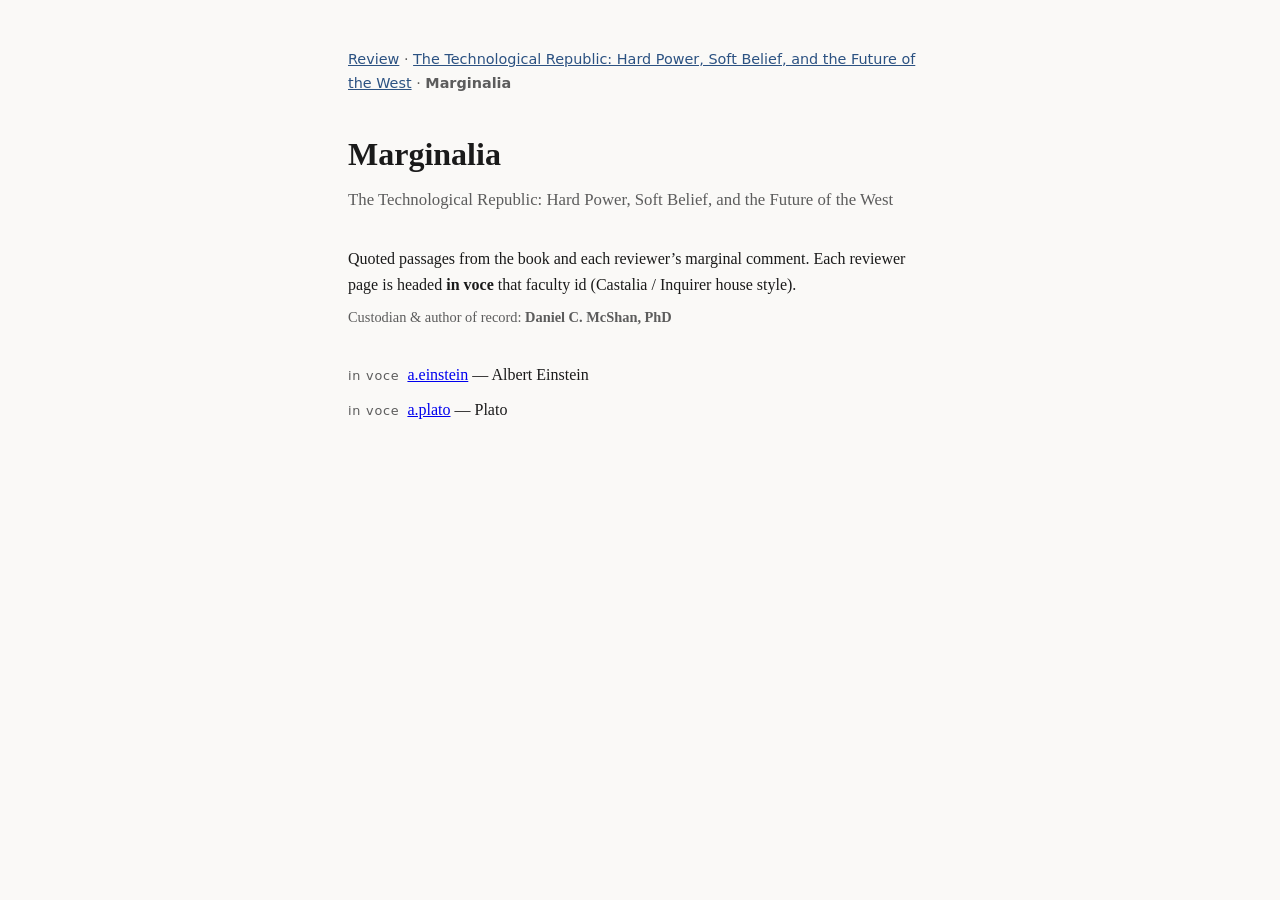
==== reviews/the-technological-republic/marginalia/index.html @ 901bc79a "Review layout: custodian byline CSS; regenerate article and marginalia pages" ====
<!DOCTYPE html>
<html lang="en">
<head>
  <meta charset="utf-8" />
  <meta name="viewport" content="width=device-width, initial-scale=1" />
  <title>Marginalia — Castalia Review</title>
  <style>
:root {
  color-scheme: light dark;
  --ink: #1a1a1a;
  --muted: #5c5c5c;
  --line: rgba(0,0,0,.12);
  --bg: #faf9f7;
  --accent: #2c5282;
  --quote-bg: rgba(0,0,0,.04);
}
@media (prefers-color-scheme: dark) {
  :root {
    --ink: #e8e6e3;
    --muted: #9a9690;
    --line: rgba(255,255,255,.14);
    --bg: #121110;
    --accent: #90cdf4;
    --quote-bg: rgba(255,255,255,.06);
  }
}
* { box-sizing: border-box; }
body { margin: 0; font-family: "Iowan Old Style", "Palatino Linotype", Palatino, Georgia, serif; background: var(--bg); color: var(--ink); line-height: 1.65; }
main { max-width: 40rem; margin: 0 auto; padding: clamp(1.5rem, 5vw, 3rem) clamp(1rem, 4vw, 1.75rem); }
nav.top { font-size: 0.9rem; color: var(--muted); margin-bottom: 2rem; font-family: system-ui, sans-serif; }
nav.top a { color: var(--accent); }
h1 { font-size: clamp(1.5rem, 3.5vw, 2rem); font-weight: 600; margin: 0 0 0.35rem; }
.sub { color: var(--muted); margin: 0 0 2rem; font-size: 1.05rem; }
article { border-top: 1px solid var(--line); padding: 1.35rem 0; }
.loc { font-size: 0.8rem; text-transform: uppercase; letter-spacing: 0.05em; color: var(--muted); margin-bottom: 0.5rem; }
blockquote.book {
  margin: 0 0 1rem;
  padding: 0.85rem 1rem;
  border-left: 4px solid var(--accent);
  background: var(--quote-bg);
  font-style: italic;
}
.comment { margin: 0; }
ul.toc { list-style: none; padding: 0; margin: 1.5rem 0 0; }
ul.toc li { margin: 0.5rem 0; }
.in-voce-line { font-family: system-ui, sans-serif; font-size: 0.88rem; letter-spacing: 0.05em; color: var(--muted); margin: 0 0 1.25rem; }
.in-voce-line .faculty-id { font-weight: 600; color: var(--ink); font-style: normal; }
.toc .in-voce-prefix { font-family: system-ui, sans-serif; font-size: 0.8rem; letter-spacing: 0.06em; color: var(--muted); margin-right: 0.25rem; }
</style>
</head>
<body>
  <main>
    <nav class="top"><a href="https://review.castalia.institute/">Review</a> · <a href="../the-technological-republic.html">The Technological Republic: Hard Power, Soft Belief, and the Future of the West</a> · <strong>Marginalia</strong></nav>
    <h1>Marginalia</h1>
    
    <p class="sub">The Technological Republic: Hard Power, Soft Belief, and the Future of the West</p>
    <p>Quoted passages from the book and each reviewer’s marginal comment. Each reviewer page is headed <strong>in voce</strong> that faculty id (Castalia / Inquirer house style).</p>
<p class="sub" style="font-size:0.9rem;margin-top:-0.5rem;">Custodian &amp; author of record: <strong>Daniel C. McShan, PhD</strong></p>
<ul class="toc"><li><span class="in-voce-prefix">in voce</span> <a href="./a.einstein.html"><span class="faculty-id">a.einstein</span></a> — Albert Einstein</li>
<li><span class="in-voce-prefix">in voce</span> <a href="./a.plato.html"><span class="faculty-id">a.plato</span></a> — Plato</li></ul>
  </main>
</body>
</html>
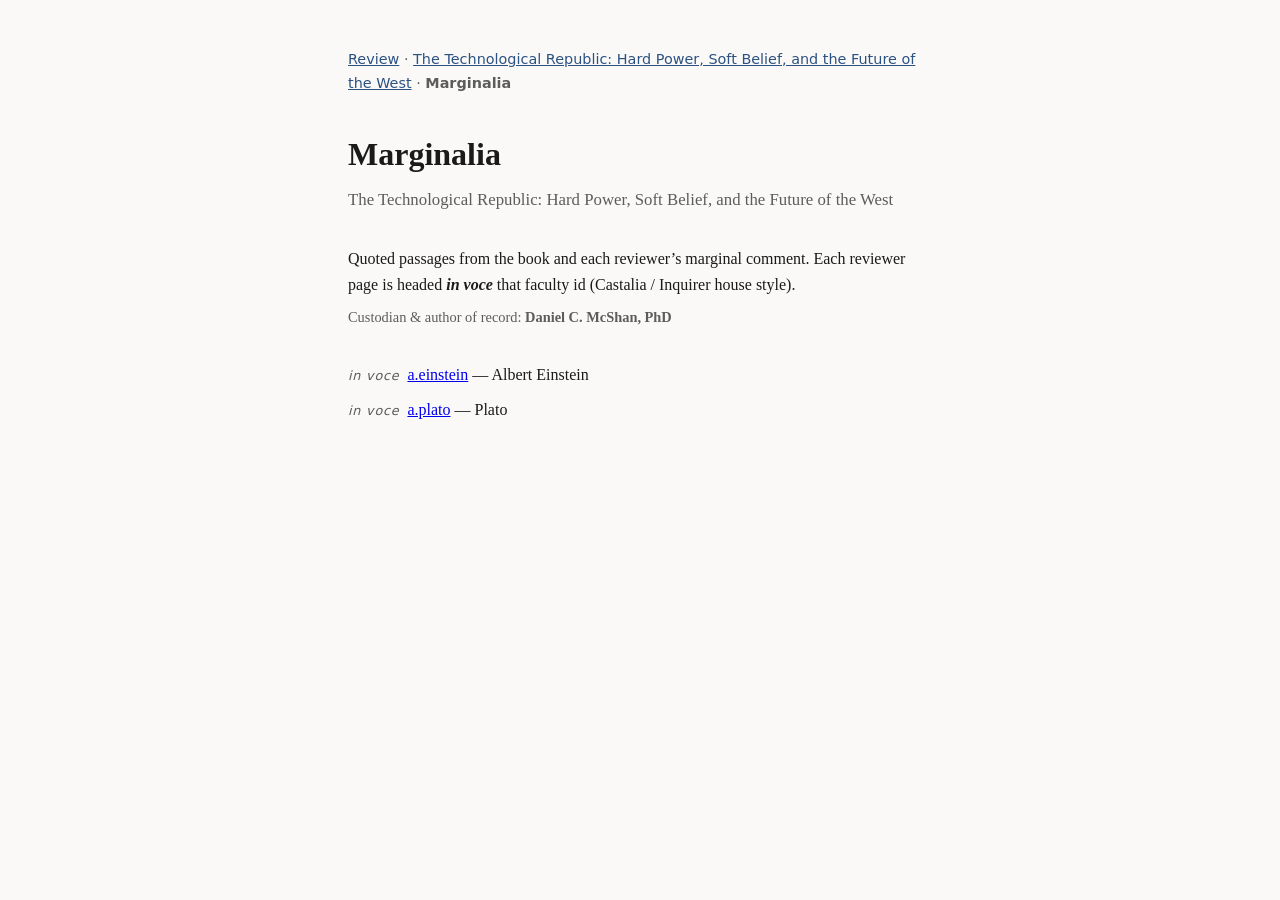
==== commit f7657cf8: "Castalia Review: in voce styling, marginalia links, afterword on Technological Republic page. Italic" ====
--- a/reviews/the-technological-republic/marginalia/index.html
+++ b/reviews/the-technological-republic/marginalia/index.html
@@ -44,8 +44,12 @@
 ul.toc { list-style: none; padding: 0; margin: 1.5rem 0 0; }
 ul.toc li { margin: 0.5rem 0; }
 .in-voce-line { font-family: system-ui, sans-serif; font-size: 0.88rem; letter-spacing: 0.05em; color: var(--muted); margin: 0 0 1.25rem; }
+.in-voce-line .in-voce-phrase em { font-style: italic; font-weight: inherit; }
 .in-voce-line .faculty-id { font-weight: 600; color: var(--ink); font-style: normal; }
+.in-voce-marginalia-link { font-size: 0.82rem; margin-left: 0.35rem; color: var(--accent); text-decoration: none; font-family: system-ui, sans-serif; }
+.in-voce-marginalia-link:hover { text-decoration: underline; }
 .toc .in-voce-prefix { font-family: system-ui, sans-serif; font-size: 0.8rem; letter-spacing: 0.06em; color: var(--muted); margin-right: 0.25rem; }
+.toc .in-voce-prefix em { font-style: italic; }
 </style>
 </head>
 <body>
@@ -54,10 +58,10 @@
     <h1>Marginalia</h1>
     
     <p class="sub">The Technological Republic: Hard Power, Soft Belief, and the Future of the West</p>
-    <p>Quoted passages from the book and each reviewer’s marginal comment. Each reviewer page is headed <strong>in voce</strong> that faculty id (Castalia / Inquirer house style).</p>
+    <p>Quoted passages from the book and each reviewer’s marginal comment. Each reviewer page is headed <strong><em>in voce</em></strong> that faculty id (Castalia / Inquirer house style).</p>
 <p class="sub" style="font-size:0.9rem;margin-top:-0.5rem;">Custodian &amp; author of record: <strong>Daniel C. McShan, PhD</strong></p>
-<ul class="toc"><li><span class="in-voce-prefix">in voce</span> <a href="./a.einstein.html"><span class="faculty-id">a.einstein</span></a> — Albert Einstein</li>
-<li><span class="in-voce-prefix">in voce</span> <a href="./a.plato.html"><span class="faculty-id">a.plato</span></a> — Plato</li></ul>
+<ul class="toc"><li><span class="in-voce-prefix"><em>in voce</em></span> <a href="./a.einstein.html"><span class="faculty-id">a.einstein</span></a> — Albert Einstein</li>
+<li><span class="in-voce-prefix"><em>in voce</em></span> <a href="./a.plato.html"><span class="faculty-id">a.plato</span></a> — Plato</li></ul>
   </main>
 </body>
 </html>
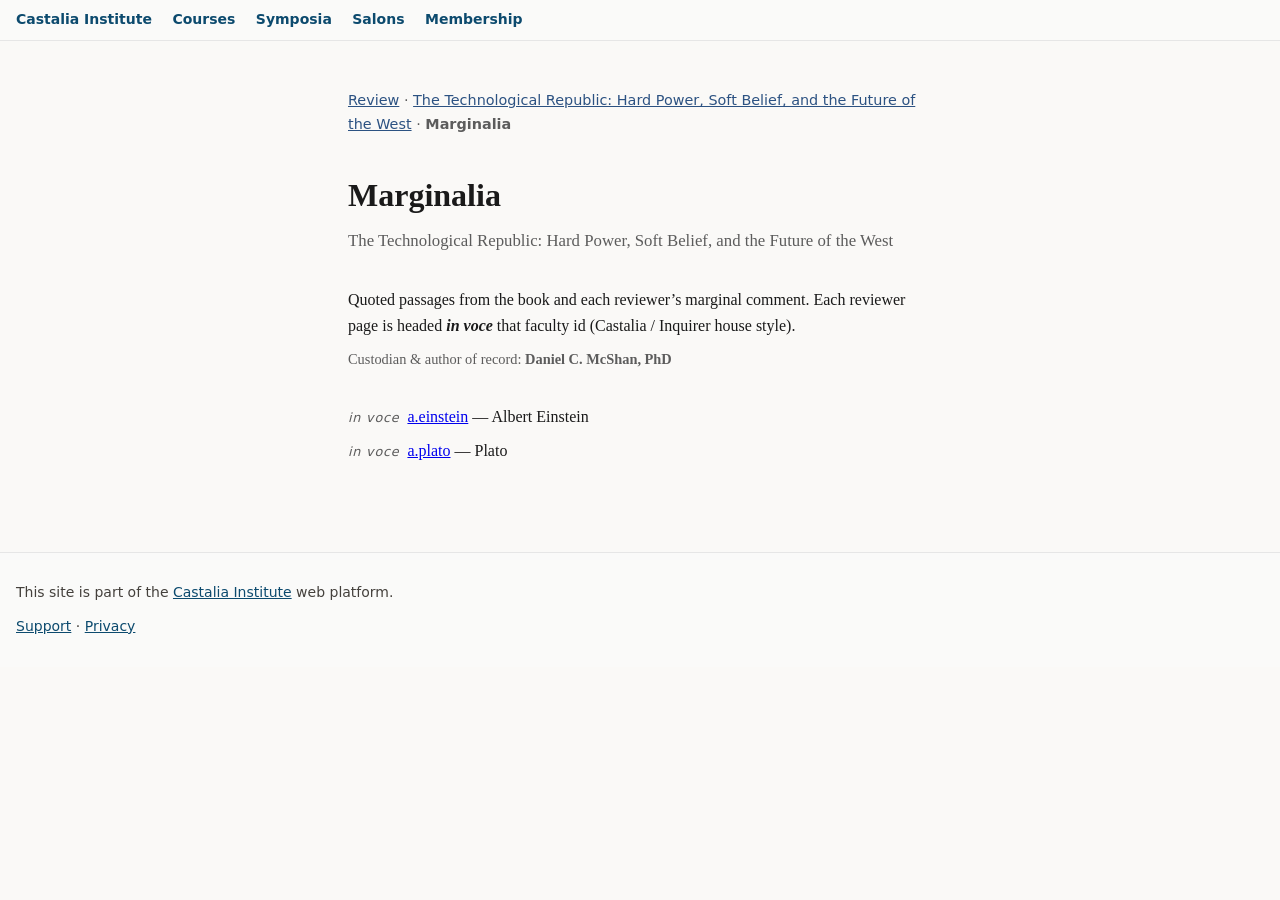
==== commit 35f7093d: "Add SEO metadata, robots.txt, sitemap, and shared chrome. Canonical URLs, Open Graph and Twitter car" ====
--- a/reviews/the-technological-republic/marginalia/index.html
+++ b/reviews/the-technological-republic/marginalia/index.html
@@ -4,6 +4,22 @@
   <meta charset="utf-8" />
   <meta name="viewport" content="width=device-width, initial-scale=1" />
   <title>Marginalia — Castalia Review</title>
+  <meta name="description" content="Quoted passages and reviewer marginalia for The Technological Republic: Hard Power, Soft Belief, and the Future of the West — Castalia Review (Castalia Institute)." />
+  <meta name="robots" content="index,follow,max-image-preview:large" />
+  <link rel="canonical" href="https://review.castalia.institute/reviews/the-technological-republic/marginalia/index.html" />
+  <link rel="alternate" hreflang="en" href="https://review.castalia.institute/reviews/the-technological-republic/marginalia/index.html" />
+  <link rel="alternate" hreflang="x-default" href="https://review.castalia.institute/reviews/the-technological-republic/marginalia/index.html" />
+  <meta property="og:type" content="website" />
+  <meta property="og:site_name" content="Castalia Review" />
+  <meta property="og:title" content="Marginalia — Castalia Review" />
+  <meta property="og:description" content="Quoted passages and reviewer marginalia for The Technological Republic: Hard Power, Soft Belief, and the Future of the West — Castalia Review (Castalia Institute)." />
+  <meta property="og:url" content="https://review.castalia.institute/reviews/the-technological-republic/marginalia/index.html" />
+  <meta name="twitter:card" content="summary" />
+  <meta name="twitter:title" content="Marginalia — Castalia Review" />
+  <meta name="twitter:description" content="Quoted passages and reviewer marginalia for The Technological Republic: Hard Power, Soft Belief, and the Future of the West — Castalia Review (Castalia Institute)." />
+  <script type="application/ld+json">
+{"@context":"https://schema.org","@type":"WebPage","url":"https://review.castalia.institute/reviews/the-technological-republic/marginalia/index.html","name":"Marginalia — The Technological Republic: Hard Power, Soft Belief, and the Future of the West","description":"Quoted passages and reviewer marginalia for The Technological Republic: Hard Power, Soft Belief, and the Future of the West — Castalia Review (Castalia Institute).","inLanguage":"en-US","isPartOf":{"@type":"WebSite","name":"Castalia Review","url":"https://review.castalia.institute/"},"publisher":{"@type":"Organization","name":"Castalia Institute","url":"https://castalia.institute/"},"about":{"@type":"Book","name":"The Technological Republic: Hard Power, Soft Belief, and the Future of the West","author":[{"@type":"Person","name":"Alex Karp"},{"@type":"Person","name":"Nicholas W. Thompson"}]}}
+  </script>
   <style>
 :root {
   color-scheme: light dark;
@@ -46,8 +62,6 @@
 .in-voce-line { font-family: system-ui, sans-serif; font-size: 0.88rem; letter-spacing: 0.05em; color: var(--muted); margin: 0 0 1.25rem; }
 .in-voce-line .in-voce-phrase em { font-style: italic; font-weight: inherit; }
 .in-voce-line .faculty-id { font-weight: 600; color: var(--ink); font-style: normal; }
-.in-voce-marginalia-link { font-size: 0.82rem; margin-left: 0.35rem; color: var(--accent); text-decoration: none; font-family: system-ui, sans-serif; }
-.in-voce-marginalia-link:hover { text-decoration: underline; }
 .toc .in-voce-prefix { font-family: system-ui, sans-serif; font-size: 0.8rem; letter-spacing: 0.06em; color: var(--muted); margin-right: 0.25rem; }
 .toc .in-voce-prefix em { font-style: italic; }
 </style>
@@ -63,5 +77,6 @@
 <ul class="toc"><li><span class="in-voce-prefix"><em>in voce</em></span> <a href="./a.einstein.html"><span class="faculty-id">a.einstein</span></a> — Albert Einstein</li>
 <li><span class="in-voce-prefix"><em>in voce</em></span> <a href="./a.plato.html"><span class="faculty-id">a.plato</span></a> — Plato</li></ul>
   </main>
+  <script src="/castalia-chrome/inject.js" defer></script>
 </body>
 </html>
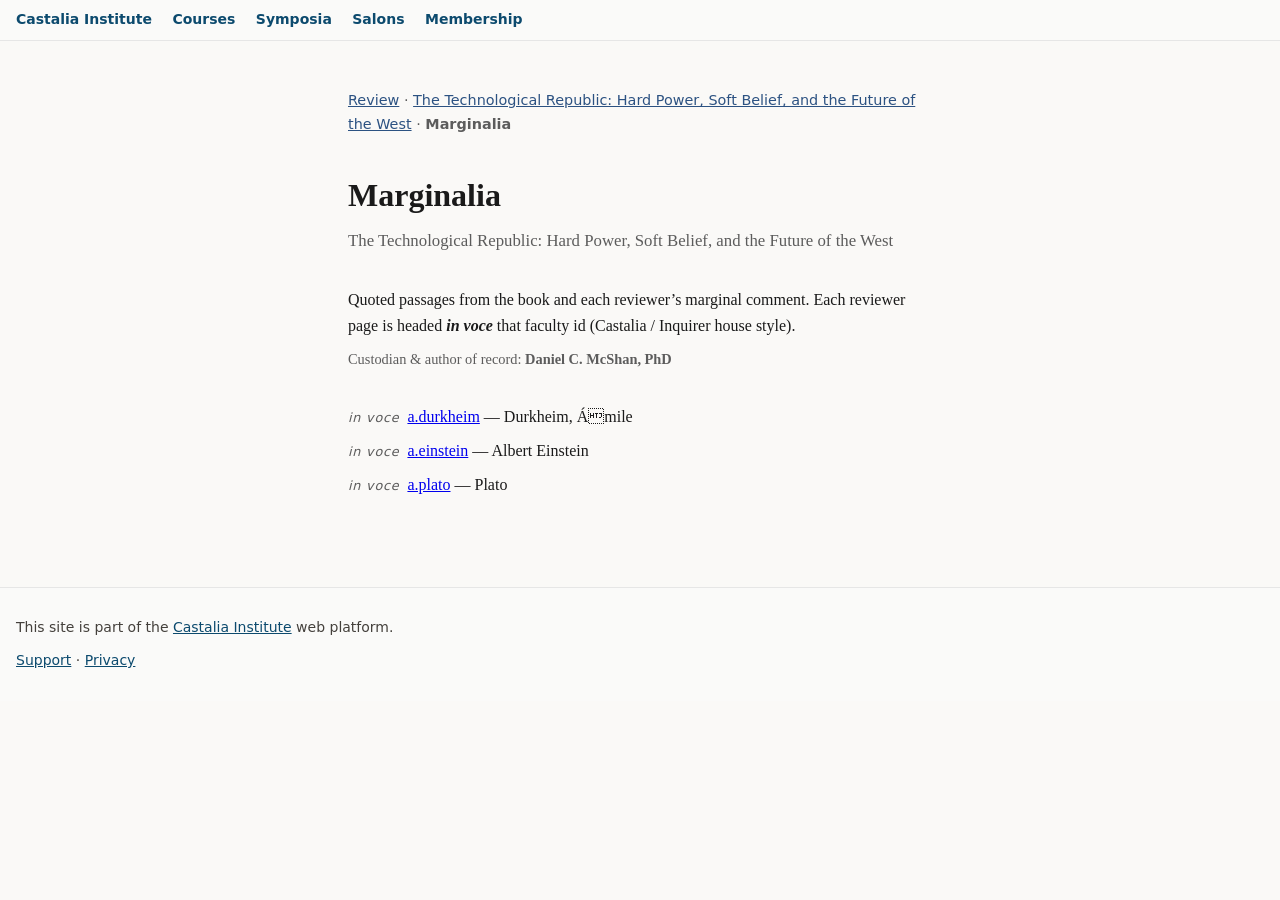
==== commit 96df61e3: "Deploy: regenerated Technological Republic review and marginalia. Refreshed main review HTML and per" ====
--- a/reviews/the-technological-republic/marginalia/index.html
+++ b/reviews/the-technological-republic/marginalia/index.html
@@ -18,7 +18,7 @@
   <meta name="twitter:title" content="Marginalia — Castalia Review" />
   <meta name="twitter:description" content="Quoted passages and reviewer marginalia for The Technological Republic: Hard Power, Soft Belief, and the Future of the West — Castalia Review (Castalia Institute)." />
   <script type="application/ld+json">
-{"@context":"https://schema.org","@type":"WebPage","url":"https://review.castalia.institute/reviews/the-technological-republic/marginalia/index.html","name":"Marginalia — The Technological Republic: Hard Power, Soft Belief, and the Future of the West","description":"Quoted passages and reviewer marginalia for The Technological Republic: Hard Power, Soft Belief, and the Future of the West — Castalia Review (Castalia Institute).","inLanguage":"en-US","isPartOf":{"@type":"WebSite","name":"Castalia Review","url":"https://review.castalia.institute/"},"publisher":{"@type":"Organization","name":"Castalia Institute","url":"https://castalia.institute/"},"about":{"@type":"Book","name":"The Technological Republic: Hard Power, Soft Belief, and the Future of the West","author":[{"@type":"Person","name":"Alex Karp"},{"@type":"Person","name":"Nicholas W. Thompson"}]}}
+{"@context":"https://schema.org","@type":"WebPage","url":"https://review.castalia.institute/reviews/the-technological-republic/marginalia/index.html","name":"Marginalia — The Technological Republic: Hard Power, Soft Belief, and the Future of the West","description":"Quoted passages and reviewer marginalia for The Technological Republic: Hard Power, Soft Belief, and the Future of the West — Castalia Review (Castalia Institute).","inLanguage":"en-US","isPartOf":{"@type":"WebSite","name":"Castalia Review","url":"https://review.castalia.institute/"},"publisher":{"@type":"Organization","name":"Castalia Institute","url":"https://castalia.institute/"},"about":{"@type":"Book","name":"The Technological Republic: Hard Power, Soft Belief, and the Future of the West","author":{"@type":"Person","name":"Alex Karp, Nicholas W. Thompson"}}}
   </script>
   <style>
 :root {
@@ -62,6 +62,8 @@
 .in-voce-line { font-family: system-ui, sans-serif; font-size: 0.88rem; letter-spacing: 0.05em; color: var(--muted); margin: 0 0 1.25rem; }
 .in-voce-line .in-voce-phrase em { font-style: italic; font-weight: inherit; }
 .in-voce-line .faculty-id { font-weight: 600; color: var(--ink); font-style: normal; }
+.in-voce-marginalia-link { font-size: 0.82rem; margin-left: 0.35rem; color: var(--accent); text-decoration: none; font-family: system-ui, sans-serif; }
+.in-voce-marginalia-link:hover { text-decoration: underline; }
 .toc .in-voce-prefix { font-family: system-ui, sans-serif; font-size: 0.8rem; letter-spacing: 0.06em; color: var(--muted); margin-right: 0.25rem; }
 .toc .in-voce-prefix em { font-style: italic; }
 </style>
@@ -74,7 +76,8 @@
     <p class="sub">The Technological Republic: Hard Power, Soft Belief, and the Future of the West</p>
     <p>Quoted passages from the book and each reviewer’s marginal comment. Each reviewer page is headed <strong><em>in voce</em></strong> that faculty id (Castalia / Inquirer house style).</p>
 <p class="sub" style="font-size:0.9rem;margin-top:-0.5rem;">Custodian &amp; author of record: <strong>Daniel C. McShan, PhD</strong></p>
-<ul class="toc"><li><span class="in-voce-prefix"><em>in voce</em></span> <a href="./a.einstein.html"><span class="faculty-id">a.einstein</span></a> — Albert Einstein</li>
+<ul class="toc"><li><span class="in-voce-prefix"><em>in voce</em></span> <a href="./a.durkheim.html"><span class="faculty-id">a.durkheim</span></a> — Durkheim, Ámile</li>
+<li><span class="in-voce-prefix"><em>in voce</em></span> <a href="./a.einstein.html"><span class="faculty-id">a.einstein</span></a> — Albert Einstein</li>
 <li><span class="in-voce-prefix"><em>in voce</em></span> <a href="./a.plato.html"><span class="faculty-id">a.plato</span></a> — Plato</li></ul>
   </main>
   <script src="/castalia-chrome/inject.js" defer></script>
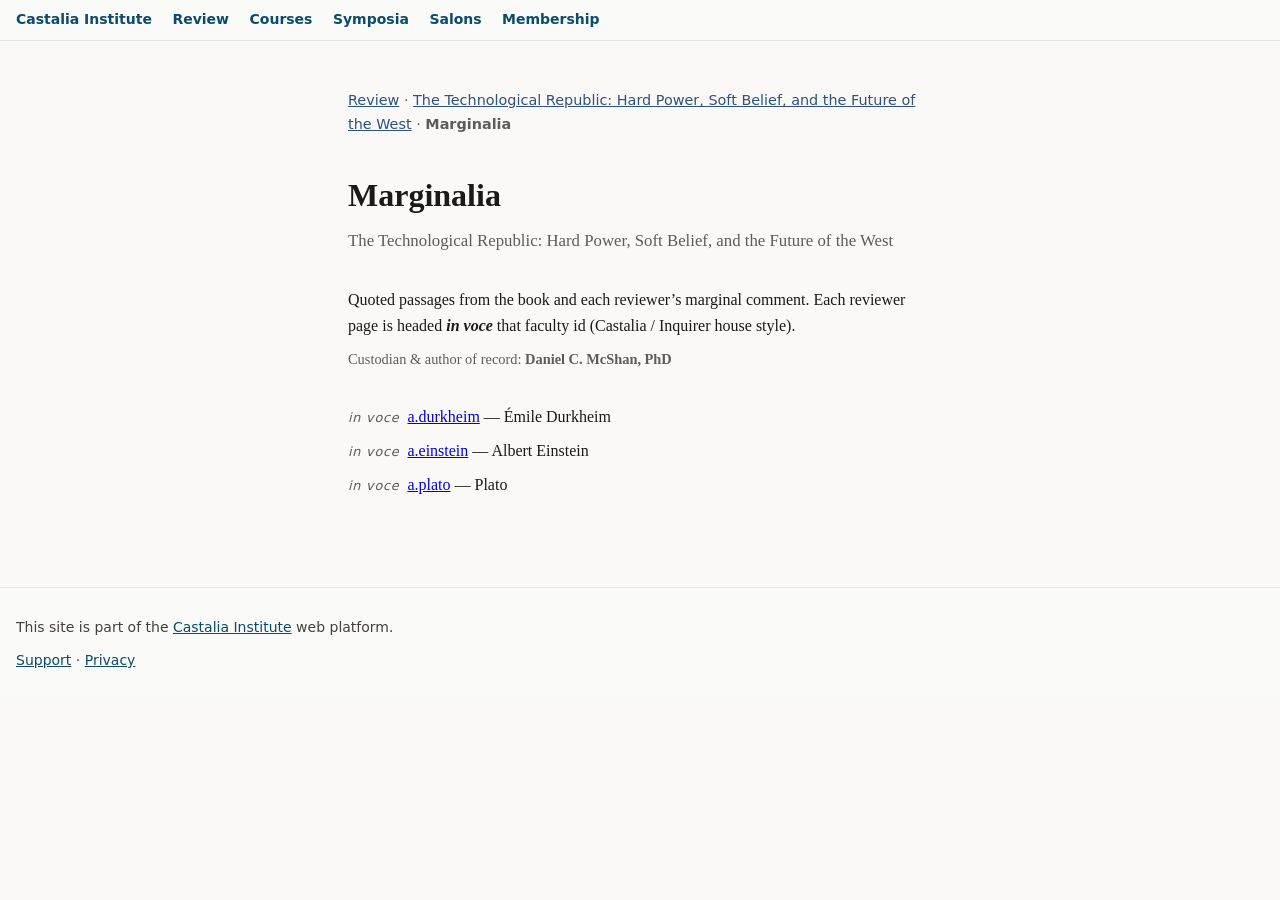
==== commit cb8e3831: "Karp review: revise to A+ across all voices and afterword - a.plato: add thumos/timocrat challenge (" ====
--- a/reviews/the-technological-republic/marginalia/index.html
+++ b/reviews/the-technological-republic/marginalia/index.html
@@ -3,6 +3,8 @@
 <head>
   <meta charset="utf-8" />
   <meta name="viewport" content="width=device-width, initial-scale=1" />
+  <meta name="theme-color" content="#2c5282" media="(prefers-color-scheme: light)" />
+  <meta name="theme-color" content="#121110" media="(prefers-color-scheme: dark)" />
   <title>Marginalia — Castalia Review</title>
   <meta name="description" content="Quoted passages and reviewer marginalia for The Technological Republic: Hard Power, Soft Belief, and the Future of the West — Castalia Review (Castalia Institute)." />
   <meta name="robots" content="index,follow,max-image-preview:large" />
@@ -10,6 +12,7 @@
   <link rel="alternate" hreflang="en" href="https://review.castalia.institute/reviews/the-technological-republic/marginalia/index.html" />
   <link rel="alternate" hreflang="x-default" href="https://review.castalia.institute/reviews/the-technological-republic/marginalia/index.html" />
   <meta property="og:type" content="website" />
+  <meta property="og:locale" content="en_US" />
   <meta property="og:site_name" content="Castalia Review" />
   <meta property="og:title" content="Marginalia — Castalia Review" />
   <meta property="og:description" content="Quoted passages and reviewer marginalia for The Technological Republic: Hard Power, Soft Belief, and the Future of the West — Castalia Review (Castalia Institute)." />
@@ -18,7 +21,7 @@
   <meta name="twitter:title" content="Marginalia — Castalia Review" />
   <meta name="twitter:description" content="Quoted passages and reviewer marginalia for The Technological Republic: Hard Power, Soft Belief, and the Future of the West — Castalia Review (Castalia Institute)." />
   <script type="application/ld+json">
-{"@context":"https://schema.org","@type":"WebPage","url":"https://review.castalia.institute/reviews/the-technological-republic/marginalia/index.html","name":"Marginalia — The Technological Republic: Hard Power, Soft Belief, and the Future of the West","description":"Quoted passages and reviewer marginalia for The Technological Republic: Hard Power, Soft Belief, and the Future of the West — Castalia Review (Castalia Institute).","inLanguage":"en-US","isPartOf":{"@type":"WebSite","name":"Castalia Review","url":"https://review.castalia.institute/"},"publisher":{"@type":"Organization","name":"Castalia Institute","url":"https://castalia.institute/"},"about":{"@type":"Book","name":"The Technological Republic: Hard Power, Soft Belief, and the Future of the West","author":{"@type":"Person","name":"Alex Karp, Nicholas W. Thompson"}}}
+{"@context":"https://schema.org","@graph":[{"@type":"WebPage","@id":"https://review.castalia.institute/reviews/the-technological-republic/marginalia/index.html#webpage","url":"https://review.castalia.institute/reviews/the-technological-republic/marginalia/index.html","name":"Marginalia — The Technological Republic: Hard Power, Soft Belief, and the Future of the West","description":"Quoted passages and reviewer marginalia for The Technological Republic: Hard Power, Soft Belief, and the Future of the West — Castalia Review (Castalia Institute).","inLanguage":"en-US","isPartOf":{"@type":"WebSite","name":"Castalia Review","url":"https://review.castalia.institute/"},"publisher":{"@type":"Organization","name":"Castalia Institute","url":"https://castalia.institute/"},"about":{"@type":"Book","name":"The Technological Republic: Hard Power, Soft Belief, and the Future of the West","author":[{"@type":"Person","name":"Alex Karp"},{"@type":"Person","name":"Nicholas W. Thompson"}]}},{"@type":"BreadcrumbList","@id":"https://review.castalia.institute/reviews/the-technological-republic/marginalia/index.html#breadcrumb","itemListElement":[{"@type":"ListItem","position":1,"name":"Castalia Review","item":"https://review.castalia.institute/"},{"@type":"ListItem","position":2,"name":"The Technological Republic","item":"https://review.castalia.institute/reviews/the-technological-republic.html"},{"@type":"ListItem","position":3,"name":"Marginalia","item":"https://review.castalia.institute/reviews/the-technological-republic/marginalia/index.html"}]}]}
   </script>
   <style>
 :root {
@@ -76,7 +79,7 @@
     <p class="sub">The Technological Republic: Hard Power, Soft Belief, and the Future of the West</p>
     <p>Quoted passages from the book and each reviewer’s marginal comment. Each reviewer page is headed <strong><em>in voce</em></strong> that faculty id (Castalia / Inquirer house style).</p>
 <p class="sub" style="font-size:0.9rem;margin-top:-0.5rem;">Custodian &amp; author of record: <strong>Daniel C. McShan, PhD</strong></p>
-<ul class="toc"><li><span class="in-voce-prefix"><em>in voce</em></span> <a href="./a.durkheim.html"><span class="faculty-id">a.durkheim</span></a> — Durkheim, Ámile</li>
+<ul class="toc"><li><span class="in-voce-prefix"><em>in voce</em></span> <a href="./a.durkheim.html"><span class="faculty-id">a.durkheim</span></a> — Émile Durkheim</li>
 <li><span class="in-voce-prefix"><em>in voce</em></span> <a href="./a.einstein.html"><span class="faculty-id">a.einstein</span></a> — Albert Einstein</li>
 <li><span class="in-voce-prefix"><em>in voce</em></span> <a href="./a.plato.html"><span class="faculty-id">a.plato</span></a> — Plato</li></ul>
   </main>
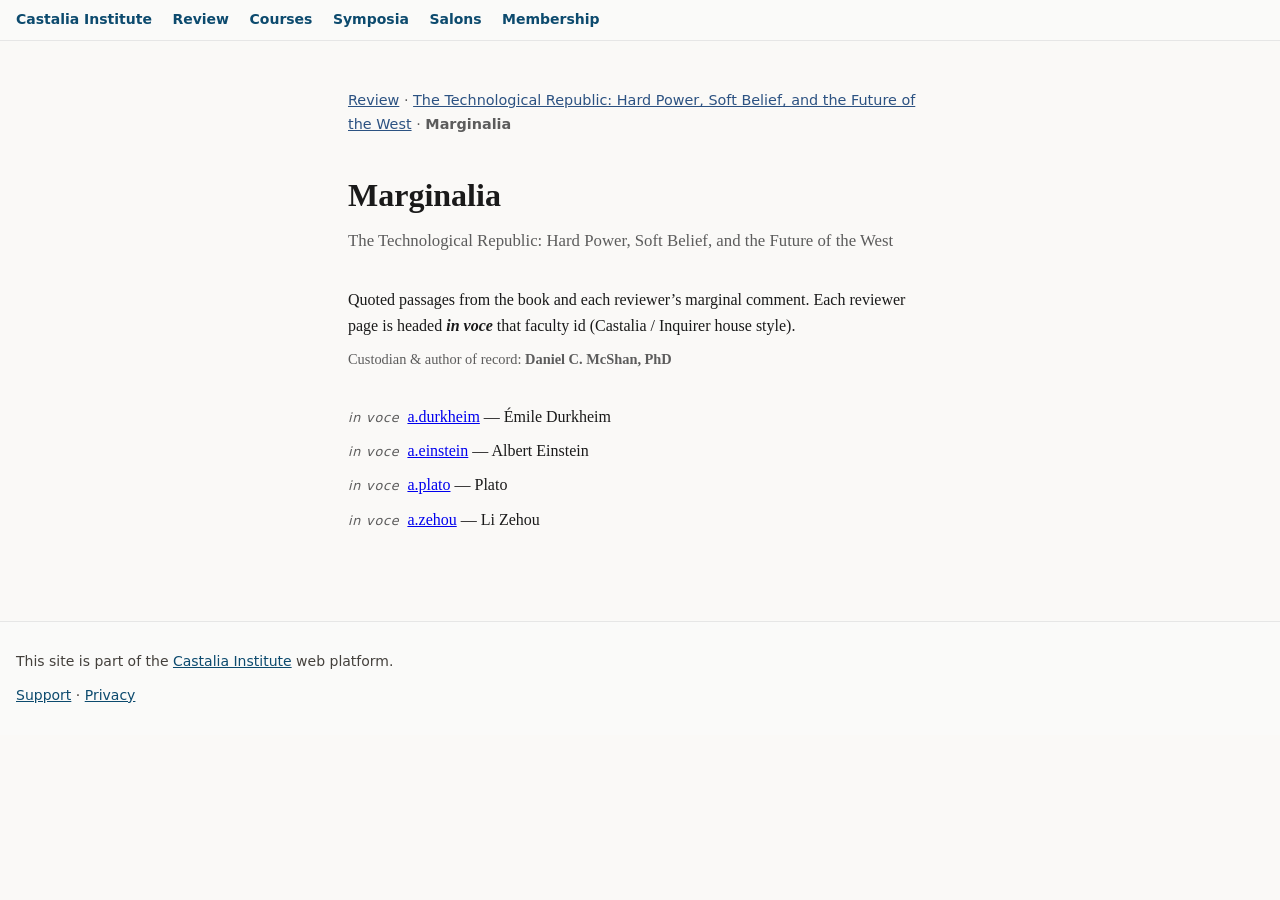
==== commit 687efe48: "Add in voce a.zehou section and marginalia Co-authored-by: Dan <dcmcshan@users.noreply.github.com>" ====
--- a/reviews/the-technological-republic/marginalia/index.html
+++ b/reviews/the-technological-republic/marginalia/index.html
@@ -81,7 +81,8 @@
 <p class="sub" style="font-size:0.9rem;margin-top:-0.5rem;">Custodian &amp; author of record: <strong>Daniel C. McShan, PhD</strong></p>
 <ul class="toc"><li><span class="in-voce-prefix"><em>in voce</em></span> <a href="./a.durkheim.html"><span class="faculty-id">a.durkheim</span></a> — Émile Durkheim</li>
 <li><span class="in-voce-prefix"><em>in voce</em></span> <a href="./a.einstein.html"><span class="faculty-id">a.einstein</span></a> — Albert Einstein</li>
-<li><span class="in-voce-prefix"><em>in voce</em></span> <a href="./a.plato.html"><span class="faculty-id">a.plato</span></a> — Plato</li></ul>
+<li><span class="in-voce-prefix"><em>in voce</em></span> <a href="./a.plato.html"><span class="faculty-id">a.plato</span></a> — Plato</li>
+<li><span class="in-voce-prefix"><em>in voce</em></span> <a href="./a.zehou.html"><span class="faculty-id">a.zehou</span></a> — Li Zehou</li></ul>
   </main>
   <script src="/castalia-chrome/inject.js" defer></script>
 </body>
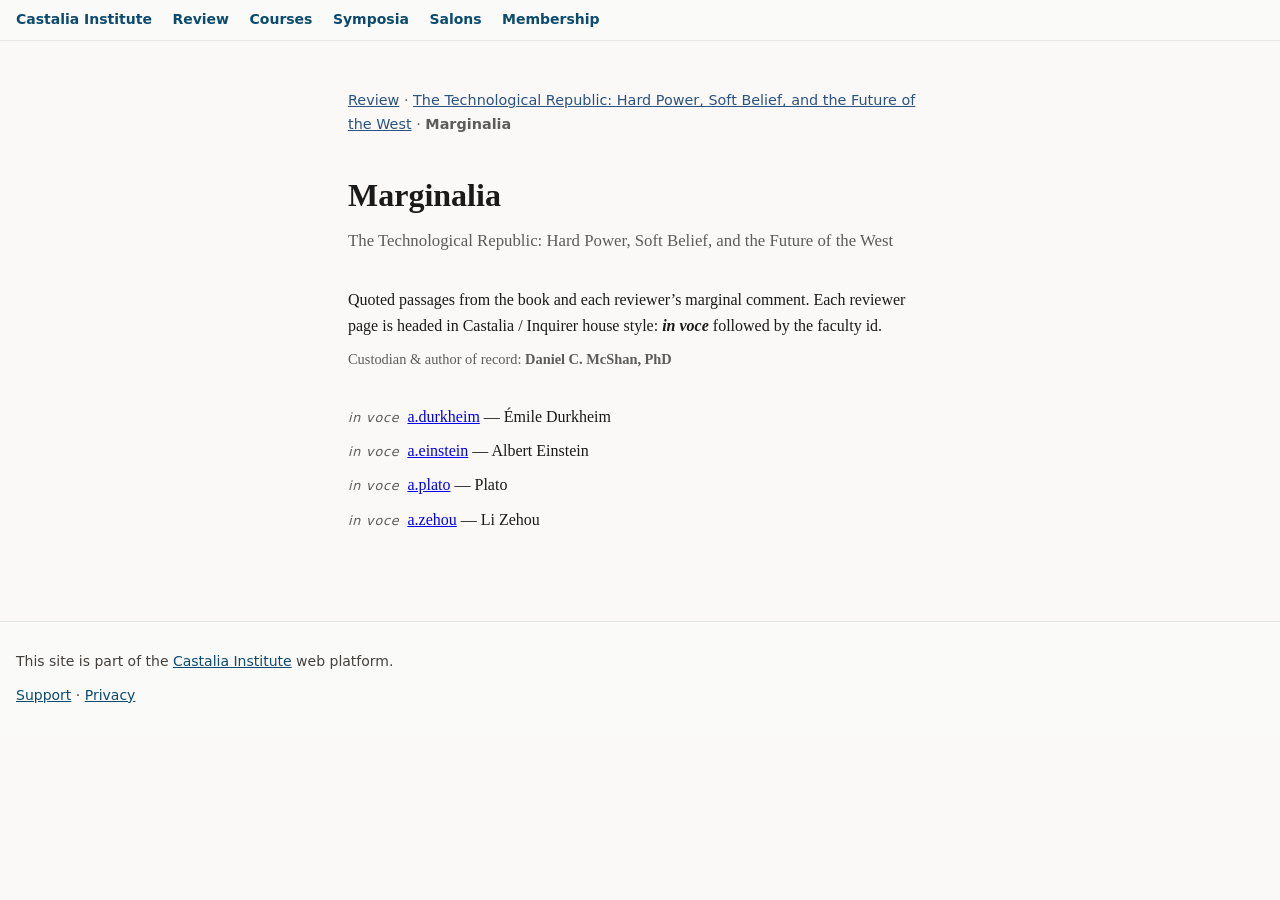
==== commit c6ea123c: "Polish review metadata and editorial consistency Co-authored-by: Dan <dcmcshan@users.noreply.github." ====
--- a/reviews/the-technological-republic/marginalia/index.html
+++ b/reviews/the-technological-republic/marginalia/index.html
@@ -77,7 +77,7 @@
     <h1>Marginalia</h1>
     
     <p class="sub">The Technological Republic: Hard Power, Soft Belief, and the Future of the West</p>
-    <p>Quoted passages from the book and each reviewer’s marginal comment. Each reviewer page is headed <strong><em>in voce</em></strong> that faculty id (Castalia / Inquirer house style).</p>
+    <p>Quoted passages from the book and each reviewer’s marginal comment. Each reviewer page is headed in Castalia / Inquirer house style: <strong><em>in voce</em></strong> followed by the faculty id.</p>
 <p class="sub" style="font-size:0.9rem;margin-top:-0.5rem;">Custodian &amp; author of record: <strong>Daniel C. McShan, PhD</strong></p>
 <ul class="toc"><li><span class="in-voce-prefix"><em>in voce</em></span> <a href="./a.durkheim.html"><span class="faculty-id">a.durkheim</span></a> — Émile Durkheim</li>
 <li><span class="in-voce-prefix"><em>in voce</em></span> <a href="./a.einstein.html"><span class="faculty-id">a.einstein</span></a> — Albert Einstein</li>
